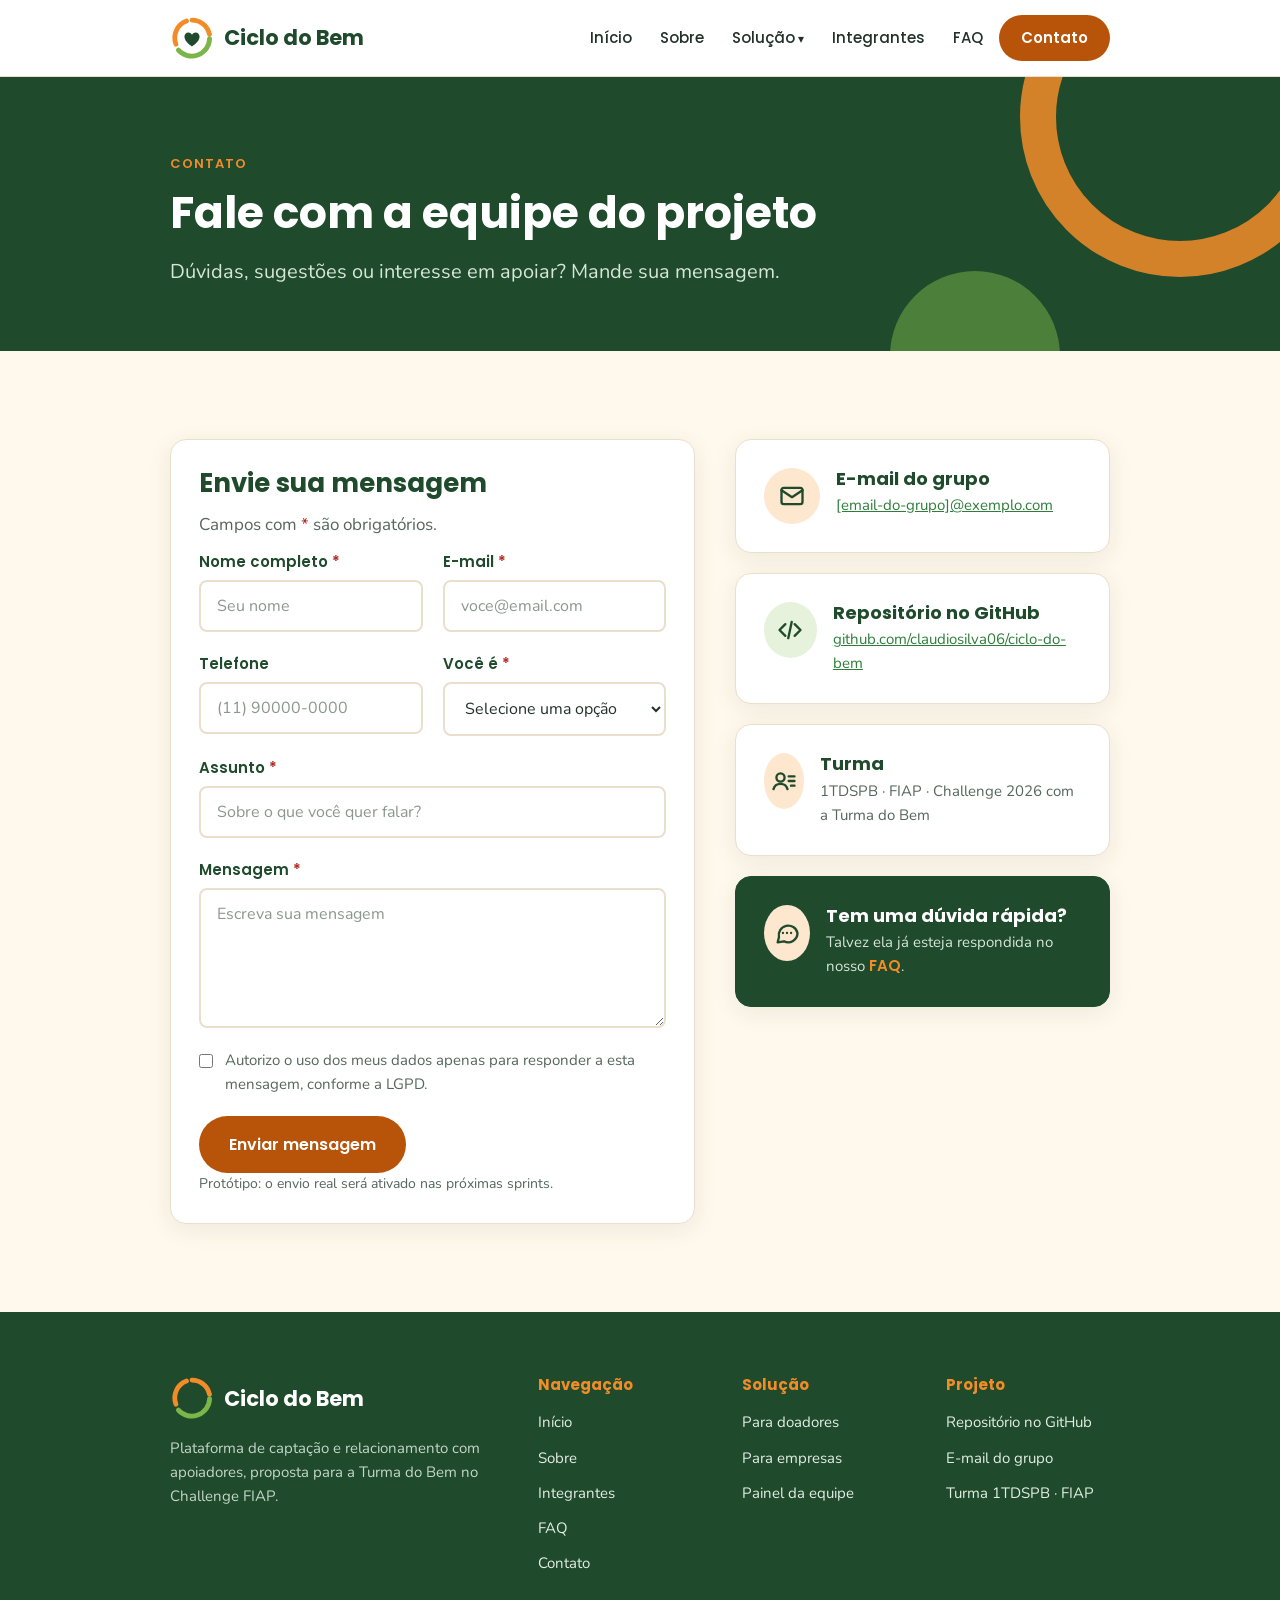
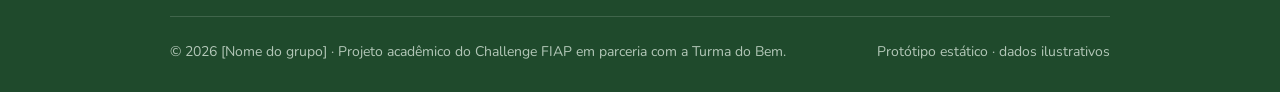
==== contato.html @ 9d16775b "Estrutura inicial do site Ciclo do Bem" ====
<!DOCTYPE html>
<html lang="pt-BR">
<head>
    <meta charset="UTF-8">
    <meta name="viewport" content="width=device-width, initial-scale=1.0">
    <meta name="description" content="Entre em contato com a equipe do Ciclo do Bem.">
    <title>Contato | Ciclo do Bem</title>
    <link rel="icon" href="assets/imagens/logo-ciclo-do-bem.svg" type="image/svg+xml">

    <!-- Fontes: Poppins (títulos) e Nunito (textos) -->
    <link rel="preconnect" href="https://fonts.googleapis.com">
    <link rel="preconnect" href="https://fonts.gstatic.com" crossorigin>
    <link href="https://fonts.googleapis.com/css2?family=Nunito:wght@400;600;700;800&family=Poppins:wght@500;600;700&display=swap" rel="stylesheet">

    <!-- Estilos do projeto: base > componentes > páginas -->
    <link rel="stylesheet" href="css/base.css">
    <link rel="stylesheet" href="css/componentes.css">
    <link rel="stylesheet" href="css/paginas.css">
</head>
<body>
    <!-- Atalho de acessibilidade para quem navega pelo teclado -->
    <a href="#conteudo" class="pular-conteudo">Pular para o conteúdo</a>

    <!-- ===== CABEÇALHO (igual em todas as páginas) ===== -->
    <header class="cabecalho">
        <div class="container cabecalho-conteudo">
            <a href="index.html" class="logo" aria-label="Ciclo do Bem — voltar para a página inicial">
                <img class="logo-imagem" src="assets/imagens/logo-ciclo-do-bem.svg" alt="" width="44" height="44">
                <span class="logo-texto">Ciclo do Bem</span>
            </a>

            <!-- Menu principal de navegação -->
            <nav aria-label="Menu principal">
                <ul class="menu-lista">
                    <li><a href="index.html" class="menu-link">Início</a></li>
                    <li><a href="sobre.html" class="menu-link">Sobre</a></li>
                    <li class="menu-item-submenu">
                        <a href="doador.html" class="menu-link menu-link-seta">Solução</a>
                        <ul class="submenu">
                            <li><a href="doador.html" class="submenu-link">Para doadores<span class="submenu-descricao">Nota Fiscal Paulista e portal</span></a></li>
                            <li><a href="empresas.html" class="submenu-link">Para empresas<span class="submenu-descricao">Funil, patrocínio e editais</span></a></li>
                            <li><a href="painel.html" class="submenu-link">Painel da equipe<span class="submenu-descricao">Indicadores e alertas</span></a></li>
                        </ul>
                    </li>
                    <li><a href="integrantes.html" class="menu-link">Integrantes</a></li>
                    <li><a href="faq.html" class="menu-link">FAQ</a></li>
                    <li><a href="contato.html" class="btn btn-primario btn-pequeno" aria-current="page">Contato</a></li>
                </ul>
            </nav>
        </div>
    </header>

    <!-- ===== CONTEÚDO PRINCIPAL ===== -->
    <main id="conteudo">
        <!-- ===== TOPO DA PÁGINA ===== -->
        <section class="topo-pagina" aria-labelledby="titulo-pagina">
            <div class="container">
                <div class="topo-pagina-conteudo">
                    <span class="etiqueta">Contato</span>
                    <h1 id="titulo-pagina">Fale com a equipe do projeto</h1>
                    <p class="texto-destaque">Dúvidas, sugestões ou interesse em apoiar? Mande sua mensagem.</p>
                </div>
            </div>
        </section>

        <!-- ===== FORMULÁRIO E INFORMAÇÕES ===== -->
        <div class="secao">
            <div class="container contato-layout">
                <!-- Formulário de contato (o envio real entra nas próximas sprints) -->
                <section class="card contato-formulario" aria-labelledby="titulo-formulario">
                    <h2 id="titulo-formulario">Envie sua mensagem</h2>
                    <p>Campos com <span class="campo-obrigatorio">*</span> são obrigatórios.</p>

                    <form class="formulario" action="#" method="post">
                        <div class="formulario-linha">
                            <div class="campo">
                                <label class="campo-rotulo" for="nome">Nome completo <span class="campo-obrigatorio">*</span></label>
                                <input class="campo-entrada" type="text" id="nome" name="nome" placeholder="Seu nome" autocomplete="name" required>
                            </div>
                            <div class="campo">
                                <label class="campo-rotulo" for="email">E-mail <span class="campo-obrigatorio">*</span></label>
                                <input class="campo-entrada" type="email" id="email" name="email" placeholder="voce@email.com" autocomplete="email" required>
                            </div>
                        </div>

                        <div class="formulario-linha">
                            <div class="campo">
                                <label class="campo-rotulo" for="telefone">Telefone</label>
                                <input class="campo-entrada" type="tel" id="telefone" name="telefone" placeholder="(11) 90000-0000" autocomplete="tel">
                            </div>
                            <div class="campo">
                                <label class="campo-rotulo" for="perfil">Você é <span class="campo-obrigatorio">*</span></label>
                                <select class="campo-entrada" id="perfil" name="perfil" required>
                                    <option value="" disabled selected>Selecione uma opção</option>
                                    <option value="doador">Doador ou quero doar</option>
                                    <option value="empresa">Empresa ou patrocinador</option>
                                    <option value="voluntario">Dentista voluntário</option>
                                    <option value="outro">Outro</option>
                                </select>
                            </div>
                        </div>

                        <div class="campo">
                            <label class="campo-rotulo" for="assunto">Assunto <span class="campo-obrigatorio">*</span></label>
                            <input class="campo-entrada" type="text" id="assunto" name="assunto" placeholder="Sobre o que você quer falar?" required>
                        </div>

                        <div class="campo">
                            <label class="campo-rotulo" for="mensagem">Mensagem <span class="campo-obrigatorio">*</span></label>
                            <textarea class="campo-entrada campo-area" id="mensagem" name="mensagem" placeholder="Escreva sua mensagem" required></textarea>
                        </div>

                        <label class="campo-checkbox" for="consentimento">
                            <input type="checkbox" id="consentimento" name="consentimento" required>
                            Autorizo o uso dos meus dados apenas para responder a esta mensagem, conforme a LGPD.
                        </label>

                        <div>
                            <button type="submit" class="btn btn-primario">Enviar mensagem</button>
                            <p class="campo-ajuda">Protótipo: o envio real será ativado nas próximas sprints.</p>
                        </div>
                    </form>
                </section>

                <!-- Outras formas de contato -->
                <aside class="contato-info" aria-label="Outras formas de contato">
                    <article class="card contato-item">
                        <span class="icone-circulo icone-circulo-laranja"><img src="assets/icones/icone-email.svg" alt=""></span>
                        <div>
                            <h2 class="contato-item-titulo">E-mail do grupo</h2>
                            <p><a href="mailto:[email-do-grupo]@exemplo.com">[email-do-grupo]@exemplo.com</a></p>
                        </div>
                    </article>
                    <article class="card contato-item">
                        <span class="icone-circulo"><img src="assets/icones/icone-codigo.svg" alt=""></span>
                        <div>
                            <h2 class="contato-item-titulo">Repositório no GitHub</h2>
                            <p><a href="https://github.com/claudiosilva06/ciclo-do-bem" target="_blank" rel="noopener noreferrer">github.com/claudiosilva06/ciclo-do-bem</a></p>
                        </div>
                    </article>
                    <article class="card contato-item">
                        <span class="icone-circulo icone-circulo-laranja"><img src="assets/icones/icone-cadastro.svg" alt=""></span>
                        <div>
                            <h2 class="contato-item-titulo">Turma</h2>
                            <p>1TDSPB · FIAP · Challenge 2026 com a Turma do Bem</p>
                        </div>
                    </article>
                    <article class="card card-escuro contato-item">
                        <span class="icone-circulo icone-circulo-laranja"><img src="assets/icones/icone-chat.svg" alt=""></span>
                        <div>
                            <h2 class="contato-item-titulo">Tem uma dúvida rápida?</h2>
                            <p>Talvez ela já esteja respondida no nosso <a href="faq.html" class="card-link">FAQ</a>.</p>
                        </div>
                    </article>
                </aside>
            </div>
        </div>
    </main>

    <!-- ===== RODAPÉ (igual em todas as páginas) ===== -->
    <footer class="rodape">
        <div class="container">
            <div class="rodape-grade">
                <div>
                    <a href="index.html" class="logo" aria-label="Ciclo do Bem — página inicial">
                        <img class="logo-imagem" src="assets/imagens/logo-ciclo-do-bem.svg" alt="" width="44" height="44">
                        <span class="logo-texto">Ciclo do Bem</span>
                    </a>
                    <p class="rodape-descricao">Plataforma de captação e relacionamento com apoiadores, proposta para a Turma do Bem no Challenge FIAP.</p>
                </div>

                <nav aria-label="Páginas do site">
                    <h2 class="rodape-titulo">Navegação</h2>
                    <ul class="rodape-lista">
                        <li><a href="index.html" class="rodape-link">Início</a></li>
                        <li><a href="sobre.html" class="rodape-link">Sobre</a></li>
                        <li><a href="integrantes.html" class="rodape-link">Integrantes</a></li>
                        <li><a href="faq.html" class="rodape-link">FAQ</a></li>
                        <li><a href="contato.html" class="rodape-link">Contato</a></li>
                    </ul>
                </nav>

                <nav aria-label="Páginas da solução">
                    <h2 class="rodape-titulo">Solução</h2>
                    <ul class="rodape-lista">
                        <li><a href="doador.html" class="rodape-link">Para doadores</a></li>
                        <li><a href="empresas.html" class="rodape-link">Para empresas</a></li>
                        <li><a href="painel.html" class="rodape-link">Painel da equipe</a></li>
                    </ul>
                </nav>

                <div>
                    <h2 class="rodape-titulo">Projeto</h2>
                    <ul class="rodape-lista">
                        <li><a href="https://github.com/claudiosilva06/ciclo-do-bem" class="rodape-link" target="_blank" rel="noopener noreferrer">Repositório no GitHub</a></li>
                        <li><a href="mailto:[email-do-grupo]@exemplo.com" class="rodape-link">E-mail do grupo</a></li>
                        <li><span class="rodape-link">Turma 1TDSPB · FIAP</span></li>
                    </ul>
                </div>
            </div>

            <div class="rodape-base">
                <p>© 2026 [Nome do grupo] · Projeto acadêmico do Challenge FIAP em parceria com a Turma do Bem.</p>
                <p>Protótipo estático · dados ilustrativos</p>
            </div>
        </div>
    </footer>
</body>
</html>
---- css/base.css ----
/* =========================================================
   CICLO DO BEM — base.css
   Fundação visual usada em TODAS as páginas:
   1. Variáveis (paleta, fontes, medidas)
   2. Reset e tipografia
   3. Layout (container, seções, grades)
   4. Acessibilidade
   5. Botões
   6. Cabeçalho e menu principal
   7. Topo das páginas internas
   8. Rodapé
   9. Media queries (desktop)
   ========================================================= */


/* ---------- 1. Variáveis ---------- */
:root {
    /* Paleta inspirada na identidade da Turma do Bem: laranja e verde */
    --cor-laranja: #f28c28;
    --cor-laranja-escuro: #b8540a;   /* versão com contraste para texto e botões */
    --cor-laranja-claro: #fde7cf;
    --cor-verde: #7ab648;
    --cor-verde-medio: #2e7d3a;
    --cor-verde-escuro: #1f4a2c;
    --cor-verde-claro: #e6f2dc;
    --cor-creme: #fff8ec;
    --cor-branco: #ffffff;
    --cor-texto: #23312a;
    --cor-texto-suave: #55665b;
    --cor-borda: #eadfcd;
    --cor-alerta: #b3261e;
    --cor-alerta-claro: #fbe3e1;

    /* Tipografia */
    --fonte-titulo: "Poppins", "Segoe UI", Arial, sans-serif;
    --fonte-texto: "Nunito", "Segoe UI", Arial, sans-serif;

    /* Medidas */
    --raio-pequeno: 8px;
    --raio: 16px;
    --raio-grande: 28px;
    --sombra: 0 6px 24px rgba(31, 74, 44, 0.08);
    --sombra-forte: 0 14px 36px rgba(31, 74, 44, 0.16);
    --espaco-secao: 88px;
}


/* ---------- 2. Reset e tipografia ---------- */
*,
*::before,
*::after {
    box-sizing: border-box;
    margin: 0;
    padding: 0;
}

html {
    scroll-behavior: smooth;
}

body {
    font-family: var(--fonte-texto);
    font-size: 17px;
    line-height: 1.6;
    color: var(--cor-texto);
    background-color: var(--cor-creme);
}

img {
    display: block;
    max-width: 100%;
}

a {
    color: var(--cor-verde-medio);
}

h1,
h2,
h3,
h4 {
    font-family: var(--fonte-titulo);
    color: var(--cor-verde-escuro);
    line-height: 1.2;
}

h1 {
    font-size: 44px;
    font-weight: 700;
}

h2 {
    font-size: 34px;
    font-weight: 700;
}

h3 {
    font-size: 20px;
    font-weight: 600;
}

h4 {
    font-size: 17px;
    font-weight: 600;
}

p {
    color: var(--cor-texto-suave);
}

strong {
    color: var(--cor-texto);
}

/* Texto de abertura, maior que o corpo */
.texto-destaque {
    font-size: 20px;
    line-height: 1.55;
}

/* Linha de fonte dos dados, abaixo de números e gráficos */
.texto-fonte {
    margin-top: 20px;
    font-size: 14px;
}

/* Rótulo pequeno acima dos títulos de seção */
.etiqueta {
    display: inline-block;
    margin-bottom: 12px;
    font-family: var(--fonte-titulo);
    font-size: 13px;
    font-weight: 600;
    letter-spacing: 0.08em;
    text-transform: uppercase;
    color: var(--cor-laranja-escuro);
}

/* Lista com marcadores para textos corridos */
.lista-marcada {
    list-style: none;
    display: flex;
    flex-direction: column;
    gap: 10px;
}

.lista-marcada li {
    position: relative;
    padding-left: 28px;
    color: var(--cor-texto-suave);
}

.lista-marcada li::before {
    content: "";
    position: absolute;
    top: 10px;
    left: 4px;
    width: 10px;
    height: 10px;
    border-radius: 50%;
    background-color: var(--cor-laranja);
}


/* ---------- 3. Layout ---------- */
.container {
    width: 92%;
    max-width: 940px;
    margin: 0 auto;
}

.secao {
    padding: var(--espaco-secao) 0;
}

.secao-branca {
    background-color: var(--cor-branco);
}

.secao-verde {
    background-color: var(--cor-verde-claro);
}

.secao-cabecalho {
    max-width: 720px;
    margin-bottom: 48px;
}

.secao-cabecalho h2 {
    margin-bottom: 14px;
}

.secao-cabecalho-centro {
    margin-right: auto;
    margin-left: auto;
    text-align: center;
}

/* Grades reutilizáveis */
.grade {
    display: grid;
    gap: 24px;
}

.grade-2 {
    grid-template-columns: repeat(2, 1fr);
}

.grade-3 {
    grid-template-columns: repeat(3, 1fr);
}

.grade-4 {
    grid-template-columns: repeat(4, 1fr);
}

/* Espaçamento entre título, parágrafos e listas dentro dos blocos de texto */
.duas-colunas h2 {
    margin-bottom: 18px;
}

.duas-colunas p + p,
.duas-colunas p + .lista-marcada,
.duas-colunas .lista-marcada + p {
    margin-top: 14px;
}

/* Duas colunas com texto e imagem/protótipo */
.duas-colunas {
    display: grid;
    grid-template-columns: 1fr 1fr;
    gap: 56px;
    align-items: center;
}

.duas-colunas-largura-texto {
    grid-template-columns: 5fr 7fr;
}


/* ---------- 4. Acessibilidade ---------- */
/* Link escondido que aparece ao navegar pelo teclado */
.pular-conteudo {
    position: absolute;
    top: -60px;
    left: 16px;
    z-index: 100;
    padding: 10px 18px;
    border-radius: var(--raio-pequeno);
    background-color: var(--cor-verde-escuro);
    color: var(--cor-branco);
    font-weight: 700;
    text-decoration: none;
}

.pular-conteudo:focus {
    top: 12px;
}

/* Contorno visível de foco para teclado */
a:focus-visible,
button:focus-visible,
input:focus-visible,
select:focus-visible,
textarea:focus-visible,
summary:focus-visible {
    outline: 3px solid var(--cor-laranja);
    outline-offset: 3px;
}


/* ---------- 5. Botões ---------- */
.btn {
    display: inline-flex;
    align-items: center;
    justify-content: center;
    gap: 8px;
    padding: 14px 28px;
    border: 2px solid transparent;
    border-radius: 999px;
    font-family: var(--fonte-titulo);
    font-size: 16px;
    font-weight: 600;
    text-decoration: none;
    cursor: pointer;
    transition: background-color 0.2s, transform 0.2s, box-shadow 0.2s;
}

.btn:hover {
    transform: translateY(-2px);
    box-shadow: var(--sombra);
}

.btn-primario {
    background-color: var(--cor-laranja-escuro);
    color: var(--cor-branco);
}

.btn-primario:hover {
    background-color: #9a4507;
}

.btn-secundario {
    background-color: var(--cor-verde-escuro);
    color: var(--cor-branco);
}

.btn-secundario:hover {
    background-color: #163a22;
}

.btn-contorno {
    border-color: var(--cor-verde-escuro);
    background-color: transparent;
    color: var(--cor-verde-escuro);
}

.btn-contorno:hover {
    background-color: var(--cor-verde-claro);
}

.btn-pequeno {
    padding: 9px 20px;
    font-size: 15px;
}

.grupo-botoes {
    display: flex;
    flex-wrap: wrap;
    gap: 14px;
}


/* ---------- 6. Cabeçalho e menu principal ---------- */
.cabecalho {
    position: sticky;
    top: 0;
    z-index: 50;
    border-bottom: 1px solid var(--cor-borda);
    background-color: var(--cor-branco);
}

.cabecalho-conteudo {
    display: flex;
    align-items: center;
    justify-content: space-between;
    min-height: 76px;
}

.logo {
    display: flex;
    align-items: center;
    gap: 10px;
    text-decoration: none;
}

.logo-imagem {
    width: 44px;
    height: 44px;
}

.logo-texto {
    font-family: var(--fonte-titulo);
    font-size: 21px;
    font-weight: 700;
    color: var(--cor-verde-escuro);
}

.menu-lista {
    display: flex;
    align-items: center;
    gap: 4px;
    list-style: none;
}

.menu-link {
    display: block;
    padding: 10px 14px;
    border-radius: var(--raio-pequeno);
    font-family: var(--fonte-titulo);
    font-size: 15px;
    font-weight: 500;
    color: var(--cor-texto);
    text-decoration: none;
    transition: background-color 0.2s, color 0.2s;
}

.menu-link:hover {
    background-color: var(--cor-verde-claro);
    color: var(--cor-verde-escuro);
}

/* Página atual destacada no menu */
.menu-link-ativo {
    color: var(--cor-laranja-escuro);
    font-weight: 600;
}

/* Submenu "Solução" (abre ao passar o mouse ou focar pelo teclado, sem JavaScript) */
.menu-item-submenu {
    position: relative;
}

.menu-link-seta::after {
    content: " ▾";
    font-size: 12px;
}

.submenu {
    position: absolute;
    top: 100%;
    left: 0;
    min-width: 230px;
    padding: 8px;
    border: 1px solid var(--cor-borda);
    border-radius: var(--raio);
    background-color: var(--cor-branco);
    box-shadow: var(--sombra-forte);
    list-style: none;
    opacity: 0;
    visibility: hidden;
    transform: translateY(8px);
    transition: opacity 0.2s, transform 0.2s, visibility 0.2s;
}

.menu-item-submenu:hover .submenu,
.menu-item-submenu:focus-within .submenu {
    opacity: 1;
    visibility: visible;
    transform: translateY(0);
}

.submenu-link {
    display: flex;
    flex-direction: column;
    padding: 10px 14px;
    border-radius: var(--raio-pequeno);
    font-weight: 700;
    color: var(--cor-verde-escuro);
    text-decoration: none;
}

.submenu-link:hover {
    background-color: var(--cor-creme);
}

.submenu-descricao {
    font-size: 13px;
    font-weight: 400;
    color: var(--cor-texto-suave);
}


/* ---------- 7. Topo das páginas internas ---------- */
.topo-pagina {
    position: relative;
    overflow: hidden;
    padding: 72px 0 64px;
    background-color: var(--cor-verde-escuro);
}

/* Círculos decorativos laranja e verde */
.topo-pagina::before,
.topo-pagina::after {
    content: "";
    position: absolute;
    border-radius: 50%;
}

.topo-pagina::before {
    top: -120px;
    right: -60px;
    width: 320px;
    height: 320px;
    border: 36px solid var(--cor-laranja);
    opacity: 0.85;
}

.topo-pagina::after {
    right: 220px;
    bottom: -90px;
    width: 170px;
    height: 170px;
    background-color: var(--cor-verde);
    opacity: 0.5;
}

.topo-pagina-conteudo {
    position: relative;
    z-index: 1;
    max-width: 680px;
}

.topo-pagina .etiqueta {
    color: var(--cor-laranja);
}

.topo-pagina h1 {
    margin-bottom: 16px;
    color: var(--cor-branco);
}

.topo-pagina p {
    color: #d6e6d9;
}


/* ---------- 8. Rodapé ---------- */
.rodape {
    padding: 64px 0 28px;
    background-color: var(--cor-verde-escuro);
    color: #d6e6d9;
}

.rodape-grade {
    display: grid;
    grid-template-columns: 2fr 1fr 1fr 1fr;
    gap: 40px;
    padding-bottom: 40px;
    border-bottom: 1px solid rgba(255, 255, 255, 0.15);
}

.rodape .logo-texto {
    color: var(--cor-branco);
}

.rodape-descricao {
    max-width: 320px;
    margin-top: 16px;
    font-size: 15px;
    color: #c4d6c8;
}

.rodape-titulo {
    margin-bottom: 14px;
    font-size: 15px;
    color: var(--cor-laranja);
}

.rodape-lista {
    display: flex;
    flex-direction: column;
    gap: 8px;
    list-style: none;
}

.rodape-link {
    font-size: 15px;
    color: #e3eee5;
    text-decoration: none;
}

.rodape-link:hover {
    color: var(--cor-laranja);
    text-decoration: underline;
}

.rodape-base {
    display: flex;
    justify-content: space-between;
    gap: 24px;
    padding-top: 24px;
    font-size: 14px;
}

.rodape-base p {
    color: #b3c7b8;
}


/* ---------- 9. Media queries (somente desktop nesta sprint) ---------- */

/* Large devices — laptops e desktops (992px ou mais) */
@media (min-width: 992px) {
    .container {
        max-width: 940px;
    }

    .menu-link {
        padding: 10px 12px;
    }
}

/* Extra-large devices — telas grandes (1300px ou mais) */
@media (min-width: 1300px) {
    :root {
        --espaco-secao: 104px;
    }

    body {
        font-size: 18px;
    }

    .container {
        max-width: 1200px;
    }

    h1 {
        font-size: 52px;
    }

    h2 {
        font-size: 38px;
    }

    .menu-link {
        padding: 10px 16px;
        font-size: 16px;
    }

    .topo-pagina {
        padding: 96px 0 84px;
    }
}
---- css/componentes.css ----
/* =========================================================
   CICLO DO BEM — componentes.css
   Peças reutilizáveis em várias páginas:
   1. Cards
   2. Ícones em círculo
   3. Selos (badges)
   4. Passo a passo numerado
   5. Tabelas
   6. Formulários
   7. FAQ (perguntas com details/summary)
   8. Linha do tempo (roadmap)
   9. Janela de protótipo
   10. Barras de progresso e larguras
   11. Indicadores (KPIs)
   12. Chat do chatbot
   13. Faixa de chamada e aviso
   14. Media queries
   ========================================================= */


/* ---------- 1. Cards ---------- */
.card {
    display: flex;
    flex-direction: column;
    gap: 12px;
    padding: 32px;
    border: 1px solid var(--cor-borda);
    border-radius: var(--raio);
    background-color: var(--cor-branco);
    box-shadow: var(--sombra);
    transition: transform 0.2s, box-shadow 0.2s;
}

.card-interativo:hover {
    transform: translateY(-4px);
    box-shadow: var(--sombra-forte);
}

/* Card escuro para destacar o item principal de um grupo */
.card-escuro {
    border-color: var(--cor-verde-escuro);
    background-color: var(--cor-verde-escuro);
}

.card-escuro h3 {
    color: var(--cor-branco);
}

.card-escuro .selo-laranja {
    color: #8a3d05;
}

.card-escuro .etiqueta {
    color: var(--cor-laranja);
}

.card-escuro p,
.card-escuro li {
    color: #d6e6d9;
}

.card-laranja {
    border-color: var(--cor-laranja-claro);
    background-color: var(--cor-laranja-claro);
}

.card-link {
    margin-top: auto;
    font-family: var(--fonte-titulo);
    font-weight: 600;
    color: var(--cor-laranja-escuro);
    text-decoration: none;
}

.card-link:hover {
    text-decoration: underline;
}

.card-escuro .card-link {
    color: var(--cor-laranja);
}


/* ---------- 2. Ícones em círculo ---------- */
.icone-circulo {
    display: flex;
    align-items: center;
    justify-content: center;
    width: 56px;
    height: 56px;
    border-radius: 50%;
    background-color: var(--cor-verde-claro);
}

.icone-circulo img {
    width: 28px;
    height: 28px;
}

.icone-circulo-laranja {
    background-color: var(--cor-laranja-claro);
}

.icone-circulo-pequeno {
    width: 40px;
    height: 40px;
}

.icone-circulo-pequeno img {
    width: 20px;
    height: 20px;
}

.icone-inline {
    width: 18px;
    height: 18px;
}


/* ---------- 3. Selos (badges) ---------- */
.selo {
    display: inline-block;
    padding: 4px 12px;
    border-radius: 999px;
    font-family: var(--fonte-titulo);
    font-size: 12px;
    font-weight: 600;
    letter-spacing: 0.02em;
    background-color: var(--cor-verde-claro);
    color: var(--cor-verde-escuro);
}

.selo-laranja {
    background-color: var(--cor-laranja-claro);
    color: #8a3d05;
}

.selo-alerta {
    background-color: var(--cor-alerta-claro);
    color: var(--cor-alerta);
}

.selo-escuro {
    background-color: var(--cor-verde-escuro);
    color: var(--cor-branco);
}


/* ---------- 4. Passo a passo numerado ---------- */
.passos {
    display: grid;
    grid-template-columns: repeat(4, 1fr);
    gap: 20px;
    list-style: none;
    counter-reset: passo;
}

.passo {
    position: relative;
    padding: 28px 24px 24px;
    border: 1px solid var(--cor-borda);
    border-radius: var(--raio);
    background-color: var(--cor-branco);
    counter-increment: passo;
}

/* Número automático de cada passo */
.passo::before {
    content: counter(passo);
    display: flex;
    align-items: center;
    justify-content: center;
    width: 40px;
    height: 40px;
    margin-bottom: 16px;
    border-radius: 50%;
    background-color: var(--cor-laranja);
    font-family: var(--fonte-titulo);
    font-weight: 700;
    color: var(--cor-verde-escuro);
}

.passo h3 {
    margin-bottom: 8px;
}

.passo-destaque {
    border-color: var(--cor-verde-escuro);
    background-color: var(--cor-verde-escuro);
}

.passo-destaque h3 {
    color: var(--cor-branco);
}

.passo-destaque p {
    color: #d6e6d9;
}


/* ---------- 5. Tabelas ---------- */
.tabela-envoltorio {
    overflow: hidden;
    border: 1px solid var(--cor-borda);
    border-radius: var(--raio);
    background-color: var(--cor-branco);
}

.tabela {
    width: 100%;
    border-collapse: collapse;
    font-size: 16px;
}

.tabela caption {
    padding: 16px 20px;
    font-family: var(--fonte-titulo);
    font-weight: 600;
    text-align: left;
    color: var(--cor-verde-escuro);
}

.tabela th {
    padding: 14px 20px;
    background-color: var(--cor-verde-escuro);
    font-family: var(--fonte-titulo);
    font-size: 14px;
    font-weight: 600;
    text-align: left;
    color: var(--cor-branco);
}

.tabela td {
    padding: 14px 20px;
    border-top: 1px solid var(--cor-borda);
    color: var(--cor-texto-suave);
    vertical-align: top;
}

.tabela tbody tr:nth-child(even) {
    background-color: #fffcf6;
}

.tabela-coluna-forte {
    font-weight: 700;
    color: var(--cor-texto);
}


/* ---------- 6. Formulários ---------- */
.formulario {
    display: flex;
    flex-direction: column;
    gap: 20px;
}

.formulario-linha {
    display: grid;
    grid-template-columns: 1fr 1fr;
    gap: 20px;
}

.campo {
    display: flex;
    flex-direction: column;
    gap: 6px;
}

.campo-rotulo {
    font-family: var(--fonte-titulo);
    font-size: 15px;
    font-weight: 600;
    color: var(--cor-verde-escuro);
}

.campo-obrigatorio {
    color: var(--cor-alerta);
}

.campo-entrada {
    width: 100%;
    padding: 13px 16px;
    border: 2px solid var(--cor-borda);
    border-radius: var(--raio-pequeno);
    background-color: var(--cor-branco);
    font-family: var(--fonte-texto);
    font-size: 16px;
    color: var(--cor-texto);
    transition: border-color 0.2s;
}

.campo-entrada::placeholder {
    color: #8a978e;
}

.campo-entrada:focus {
    border-color: var(--cor-verde-medio);
    outline: none;
}

.campo-area {
    min-height: 140px;
    resize: vertical;
}

.campo-ajuda {
    font-size: 14px;
    color: var(--cor-texto-suave);
}

.campo-checkbox {
    display: flex;
    align-items: flex-start;
    gap: 12px;
    font-size: 15px;
    color: var(--cor-texto-suave);
}

.campo-checkbox input {
    width: 20px;
    height: 20px;
    margin-top: 3px;
    accent-color: var(--cor-verde-medio);
}

/* Área de envio de arquivo (print da Nota Fiscal Paulista) */
.campo-arquivo {
    padding: 28px;
    border: 2px dashed var(--cor-verde);
    border-radius: var(--raio);
    background-color: var(--cor-verde-claro);
    text-align: center;
}


/* ---------- 7. FAQ ---------- */
.faq-grupo {
    margin-bottom: 48px;
}

.faq-grupo h2 {
    margin-bottom: 20px;
    font-size: 26px;
}

.faq-item {
    margin-bottom: 12px;
    border: 1px solid var(--cor-borda);
    border-radius: var(--raio);
    background-color: var(--cor-branco);
}

.faq-pergunta {
    display: flex;
    align-items: center;
    justify-content: space-between;
    gap: 16px;
    padding: 20px 24px;
    font-family: var(--fonte-titulo);
    font-size: 17px;
    font-weight: 600;
    color: var(--cor-verde-escuro);
    list-style: none;
    cursor: pointer;
}

/* Remove o marcador padrão do summary */
.faq-pergunta::-webkit-details-marker {
    display: none;
}

/* Sinal de + / − feito em CSS */
.faq-pergunta::after {
    content: "+";
    flex-shrink: 0;
    display: flex;
    align-items: center;
    justify-content: center;
    width: 32px;
    height: 32px;
    border-radius: 50%;
    background-color: var(--cor-laranja-claro);
    font-size: 20px;
    color: var(--cor-laranja-escuro);
}

.faq-item[open] .faq-pergunta::after {
    content: "−";
}

.faq-item[open] {
    border-color: var(--cor-verde);
}

.faq-resposta {
    padding: 0 24px 22px;
}


/* ---------- 8. Linha do tempo (roadmap) ---------- */
.linha-tempo {
    display: grid;
    grid-template-columns: repeat(4, 1fr);
    gap: 20px;
    list-style: none;
}

.linha-tempo-item {
    position: relative;
    padding-top: 36px;
}

/* Linha horizontal que liga as etapas */
.linha-tempo-item::before {
    content: "";
    position: absolute;
    top: 9px;
    left: 0;
    width: calc(100% + 20px);
    height: 4px;
    background-color: var(--cor-borda);
}

.linha-tempo-item:last-child::before {
    width: 100%;
}

/* Ponto de cada etapa */
.linha-tempo-item::after {
    content: "";
    position: absolute;
    top: 0;
    left: 0;
    width: 22px;
    height: 22px;
    border: 4px solid var(--cor-branco);
    border-radius: 50%;
    background-color: var(--cor-borda);
    box-shadow: 0 0 0 2px var(--cor-borda);
}

.linha-tempo-atual::after {
    background-color: var(--cor-laranja);
    box-shadow: 0 0 0 2px var(--cor-laranja);
}

.linha-tempo-atual::before {
    background-color: var(--cor-laranja);
}

.linha-tempo-data {
    display: block;
    margin-bottom: 6px;
    font-family: var(--fonte-titulo);
    font-size: 14px;
    font-weight: 600;
    color: var(--cor-laranja-escuro);
}

.linha-tempo-item h3 {
    margin-bottom: 8px;
}


/* ---------- 9. Janela de protótipo ---------- */
/* Moldura de navegador para mostrar telas do sistema */
.janela {
    overflow: hidden;
    border: 1px solid var(--cor-borda);
    border-radius: var(--raio);
    background-color: var(--cor-branco);
    box-shadow: var(--sombra-forte);
}

.janela-barra {
    display: flex;
    align-items: center;
    gap: 8px;
    padding: 12px 16px;
    border-bottom: 1px solid var(--cor-borda);
    background-color: #f6efe2;
}

.janela-ponto {
    width: 12px;
    height: 12px;
    border-radius: 50%;
    background-color: var(--cor-borda);
}

.janela-ponto-laranja {
    background-color: var(--cor-laranja);
}

.janela-ponto-verde {
    background-color: var(--cor-verde);
}

.janela-endereco {
    flex: 1;
    margin-left: 12px;
    padding: 4px 14px;
    border-radius: 999px;
    background-color: var(--cor-branco);
    font-size: 13px;
    color: var(--cor-texto-suave);
}

.janela-conteudo {
    padding: 28px;
}


/* ---------- 10. Barras de progresso e larguras ---------- */
.barra {
    overflow: hidden;
    height: 14px;
    border-radius: 999px;
    background-color: var(--cor-borda);
}

.barra-preenchimento {
    height: 100%;
    border-radius: 999px;
    background-color: var(--cor-laranja);
}

.barra-preenchimento-verde {
    background-color: var(--cor-verde-medio);
}

/* Larguras usadas pelas barras (evita estilo inline no HTML) */
.largura-25 { width: 25%; }
.largura-40 { width: 40%; }
.largura-55 { width: 55%; }
.largura-70 { width: 70%; }
.largura-75 { width: 75%; }
.largura-85 { width: 85%; }


/* ---------- 11. Indicadores (KPIs) ---------- */
.indicador {
    display: flex;
    flex-direction: column;
    gap: 6px;
    padding: 24px;
    border: 1px solid var(--cor-borda);
    border-radius: var(--raio);
    background-color: var(--cor-branco);
}

.indicador-rotulo {
    font-size: 14px;
    font-weight: 700;
    color: var(--cor-texto-suave);
}

.indicador-valor {
    font-family: var(--fonte-titulo);
    font-size: 34px;
    font-weight: 700;
    line-height: 1.1;
    color: var(--cor-verde-escuro);
}

.indicador-variacao {
    font-size: 14px;
    font-weight: 700;
    color: var(--cor-verde-medio);
}

.indicador-variacao-negativa {
    color: var(--cor-alerta);
}


/* ---------- 12. Chat do chatbot ---------- */
.chat {
    display: flex;
    flex-direction: column;
    gap: 12px;
}

.balao {
    max-width: 82%;
    padding: 12px 16px;
    border-radius: 18px;
    font-size: 15px;
    line-height: 1.5;
}

.balao-bot {
    align-self: flex-start;
    border-bottom-left-radius: 4px;
    background-color: var(--cor-verde-claro);
    color: var(--cor-texto);
}

.balao-usuario {
    align-self: flex-end;
    border-bottom-right-radius: 4px;
    background-color: var(--cor-verde-escuro);
    color: var(--cor-branco);
}

.chat-opcoes {
    display: flex;
    flex-wrap: wrap;
    gap: 8px;
    list-style: none;
}

.chat-opcao {
    padding: 6px 14px;
    border: 1px solid var(--cor-verde-medio);
    border-radius: 999px;
    font-size: 14px;
    font-weight: 700;
    color: var(--cor-verde-medio);
}


/* ---------- 13. Faixa de chamada e aviso ---------- */
.faixa-chamada {
    display: flex;
    align-items: center;
    justify-content: space-between;
    gap: 32px;
    padding: 48px 56px;
    border-radius: var(--raio-grande);
    background-color: var(--cor-laranja);
}

.faixa-chamada h2 {
    margin-bottom: 8px;
    font-size: 30px;
}

.faixa-chamada p {
    color: var(--cor-verde-escuro);
}

/* Aviso de dados ilustrativos */
.aviso {
    display: flex;
    align-items: center;
    gap: 12px;
    margin-top: 24px;
    padding: 14px 18px;
    border-left: 4px solid var(--cor-laranja);
    border-radius: var(--raio-pequeno);
    background-color: var(--cor-laranja-claro);
    font-size: 15px;
    color: #6b3404;
}


/* ---------- 14. Media queries (desktop) ---------- */

/* Large devices (992px ou mais) */
@media (min-width: 992px) {
    .card {
        padding: 28px;
    }

    .passo {
        padding: 24px 20px 20px;
    }
}

/* Extra-large devices (1300px ou mais) */
@media (min-width: 1300px) {
    .card {
        padding: 36px;
    }

    .passos,
    .linha-tempo {
        gap: 28px;
    }

    .indicador-valor {
        font-size: 40px;
    }

    .janela-conteudo {
        padding: 36px;
    }
}
---- css/paginas.css ----
/* =========================================================
   CICLO DO BEM — paginas.css
   Estilos específicos de cada página:
   1. Início (index.html)
   2. Sobre (sobre.html)
   3. Integrantes (integrantes.html)
   4. FAQ (faq.html)
   5. Contato (contato.html)
   6. Solução — Para doadores (doador.html)
   7. Solução — Para empresas (empresas.html)
   8. Solução — Painel da equipe (painel.html)
   9. Media queries
   ========================================================= */


/* ---------- 1. Início ---------- */
.hero {
    padding: 72px 0 88px;
}

.hero h1 {
    margin-bottom: 20px;
}

.hero-destaque {
    color: var(--cor-laranja-escuro);
}

.hero .texto-destaque {
    margin-bottom: 32px;
}

/* Números rápidos abaixo dos botões */
.hero-numeros {
    display: flex;
    gap: 36px;
    margin-top: 40px;
    padding-top: 28px;
    border-top: 1px solid var(--cor-borda);
    list-style: none;
}

.hero-numero-valor {
    display: block;
    font-family: var(--fonte-titulo);
    font-size: 30px;
    font-weight: 700;
    color: var(--cor-verde-escuro);
}

.hero-numero-rotulo {
    font-size: 14px;
    color: var(--cor-texto-suave);
}

.hero-ilustracao {
    justify-self: center;
    width: 100%;
    max-width: 500px;
}

/* Bloco do problema com o número grande */
.problema-grade {
    display: grid;
    grid-template-columns: 5fr 7fr;
    gap: 32px;
    align-items: stretch;
}

.problema-numero {
    justify-content: center;
    padding: 44px;
}

.numero-gigante {
    font-family: var(--fonte-titulo);
    font-size: 112px;
    font-weight: 700;
    line-height: 1;
    color: var(--cor-laranja);
}

.card-escuro .numero-gigante {
    color: var(--cor-laranja);
}

.problema-numero .texto-destaque {
    color: var(--cor-branco);
}

.card-cabecalho {
    display: flex;
    align-items: center;
    gap: 14px;
}

.modulo h3 {
    font-size: 18px;
}

.modulo p {
    font-size: 15px;
}


/* ---------- 2. Sobre ---------- */
.programas {
    display: flex;
    flex-direction: column;
    gap: 20px;
}

.ods-lista {
    display: flex;
    flex-wrap: wrap;
    gap: 10px;
    margin-top: 20px;
    list-style: none;
}

.tecnologia-card h3 {
    font-size: 19px;
}

.tecnologia-sprint {
    margin-top: auto;
}


/* ---------- 3. Integrantes ---------- */
.integrantes-grade {
    display: flex;
    flex-wrap: wrap;
    justify-content: center;
    gap: 28px;
}

.cartao-integrante {
    align-items: center;
    width: calc((100% - 28px) / 2);
    text-align: center;
}

.integrante-foto {
    width: 132px;
    height: 132px;
    margin-bottom: 8px;
    border: 5px solid var(--cor-laranja-claro);
    border-radius: 50%;
    object-fit: cover;
}

.integrante-papel {
    font-weight: 700;
    color: var(--cor-laranja-escuro);
}

/* Lista de dados (RM e turma) */
.integrante-dados {
    display: flex;
    justify-content: center;
    gap: 24px;
    padding: 12px 0;
    border-top: 1px solid var(--cor-borda);
    border-bottom: 1px solid var(--cor-borda);
    width: 100%;
}

.integrante-dados dt {
    font-size: 12px;
    font-weight: 700;
    text-transform: uppercase;
    letter-spacing: 0.06em;
    color: var(--cor-texto-suave);
}

.integrante-dados dd {
    font-family: var(--fonte-titulo);
    font-weight: 600;
    color: var(--cor-verde-escuro);
}

.integrante-links {
    display: flex;
    gap: 10px;
    margin-top: 6px;
    list-style: none;
}


/* ---------- 4. FAQ ---------- */
.faq-layout {
    display: grid;
    grid-template-columns: 2fr 1fr;
    gap: 48px;
    align-items: start;
}

.faq-lateral {
    position: sticky;
    top: 108px;
}


/* ---------- 5. Contato ---------- */
.contato-layout {
    display: grid;
    grid-template-columns: 7fr 5fr;
    gap: 40px;
    align-items: start;
}

.contato-formulario h2 {
    font-size: 26px;
}

.contato-info {
    display: flex;
    flex-direction: column;
    gap: 20px;
}

.contato-item {
    flex-direction: row;
    align-items: flex-start;
    gap: 16px;
}

.contato-item-titulo {
    margin-bottom: 4px;
    font-size: 18px;
}

.card-escuro .contato-item-titulo {
    color: var(--cor-branco);
}

.contato-item p {
    font-size: 15px;
}


/* ---------- 6. Solução — Para doadores ---------- */
.prototipo-grade {
    display: grid;
    grid-template-columns: 1fr 1fr;
    gap: 32px;
    align-items: start;
}

.prototipo-legenda {
    margin-top: 14px;
    font-size: 15px;
    text-align: center;
}

.janela-titulo {
    margin-bottom: 6px;
    font-size: 22px;
}

.janela-subtitulo {
    margin-bottom: 22px;
    font-size: 15px;
}

/* Resultado da validação do print */
.validacao-status {
    display: flex;
    align-items: center;
    gap: 14px;
    margin-bottom: 20px;
}

.validacao-lista {
    display: flex;
    flex-direction: column;
    gap: 12px;
    margin-bottom: 24px;
    list-style: none;
}

.validacao-item {
    display: flex;
    align-items: center;
    justify-content: space-between;
    padding: 12px 16px;
    border-radius: var(--raio-pequeno);
    background-color: var(--cor-creme);
    font-size: 15px;
}

.convite {
    padding: 22px;
    border-radius: var(--raio);
    background-color: var(--cor-laranja-claro);
}

.convite p {
    margin-bottom: 14px;
    color: #5a2c04;
}

/* Portal do doador */
.portal-saudacao {
    display: flex;
    align-items: center;
    justify-content: space-between;
    margin-bottom: 24px;
}

.portal-saudacao h3 {
    font-size: 24px;
}

.portal-cartoes {
    display: grid;
    grid-template-columns: repeat(3, 1fr);
    gap: 16px;
    margin-bottom: 24px;
}

.portal-cartao {
    display: flex;
    flex-direction: column;
    gap: 8px;
    padding: 20px;
    border-radius: var(--raio);
    background-color: var(--cor-creme);
}

.portal-cartao-escuro {
    background-color: var(--cor-verde-escuro);
}

.portal-cartao-escuro .indicador-rotulo {
    color: var(--cor-laranja);
}

.portal-cartao-escuro .portal-cartao-texto {
    color: var(--cor-branco);
}

.portal-cartao-texto {
    font-family: var(--fonte-titulo);
    font-size: 19px;
    font-weight: 600;
    line-height: 1.3;
    color: var(--cor-verde-escuro);
}

.meta-texto {
    font-size: 14px;
}

.portal-acoes {
    margin-top: 24px;
}

/* Etapas da jornada do doador */
.jornada {
    display: grid;
    grid-template-columns: repeat(4, 1fr);
    gap: 20px;
}

.jornada-etapa h3 {
    font-size: 19px;
}


/* ---------- 7. Solução — Para empresas ---------- */
/* Quadro do funil em colunas (estilo kanban) */
.quadro-funil {
    display: grid;
    grid-template-columns: repeat(5, 1fr);
    gap: 14px;
}

.coluna-funil {
    display: flex;
    flex-direction: column;
    gap: 12px;
    padding: 14px;
    border-radius: var(--raio);
    background-color: var(--cor-verde-claro);
}

.coluna-funil-ativa {
    background-color: var(--cor-laranja-claro);
}

.coluna-funil-titulo {
    display: flex;
    align-items: center;
    justify-content: space-between;
    font-size: 15px;
}

.coluna-funil-total {
    font-size: 13px;
    font-weight: 700;
    color: var(--cor-texto-suave);
}

.cartao-oportunidade {
    display: flex;
    flex-direction: column;
    gap: 6px;
    padding: 14px;
    border-radius: var(--raio-pequeno);
    background-color: var(--cor-branco);
    box-shadow: 0 2px 8px rgba(31, 74, 44, 0.08);
}

.cartao-oportunidade h4 {
    font-size: 15px;
}

.oportunidade-valor {
    font-weight: 800;
    color: var(--cor-texto);
}

.oportunidade-acao {
    font-size: 13px;
    line-height: 1.4;
}

/* Sugestões de empresas pela IA */
.match-lista {
    display: flex;
    flex-direction: column;
    gap: 14px;
    list-style: none;
}

.match-item {
    display: grid;
    grid-template-columns: auto 1fr auto;
    align-items: center;
    gap: 18px;
    padding: 18px 22px;
    border: 1px solid var(--cor-borda);
    border-radius: var(--raio);
    background-color: var(--cor-branco);
}

.match-item h3 {
    margin-bottom: 6px;
    font-size: 18px;
}

.match-selos {
    display: flex;
    flex-wrap: wrap;
    gap: 6px;
    list-style: none;
}

.match-afinidade {
    text-align: center;
}

.match-afinidade-valor {
    display: block;
    font-family: var(--fonte-titulo);
    font-size: 28px;
    font-weight: 700;
    color: var(--cor-verde-medio);
}

.match-afinidade-rotulo {
    font-size: 13px;
}

/* Concentração de receita por patrocinador */
.concentracao-lista {
    display: flex;
    flex-direction: column;
    gap: 14px;
    list-style: none;
}

.concentracao-rotulo {
    display: flex;
    justify-content: space-between;
    margin-bottom: 6px;
    font-size: 15px;
    font-weight: 700;
}


/* ---------- 8. Solução — Painel da equipe ---------- */
.painel-grade {
    display: grid;
    grid-template-columns: 3fr 2fr;
    gap: 24px;
    margin-top: 24px;
}

.grafico-barras {
    display: flex;
    flex-direction: column;
    gap: 18px;
    list-style: none;
}

.grafico-rotulo {
    display: flex;
    justify-content: space-between;
    margin-bottom: 8px;
    font-weight: 700;
}

.grafico-barras .barra {
    height: 28px;
}

.alertas-lista {
    display: flex;
    flex-direction: column;
    gap: 12px;
    list-style: none;
}

.alerta-item {
    display: flex;
    align-items: flex-start;
    gap: 14px;
    padding: 14px;
    border-radius: var(--raio-pequeno);
    background-color: var(--cor-creme);
}

.alerta-item h4 {
    margin-bottom: 2px;
    font-size: 16px;
}

.alerta-item p {
    font-size: 14px;
}

/* Agenda "um dia com o Ciclo do Bem" */
.agenda {
    display: grid;
    grid-template-columns: repeat(4, 1fr);
    gap: 20px;
    list-style: none;
}

.agenda-hora {
    font-family: var(--fonte-titulo);
    font-size: 30px;
    font-weight: 700;
    color: var(--cor-laranja-escuro);
}

.card-escuro .agenda-hora {
    color: var(--cor-laranja);
}


/* ---------- 9. Media queries (desktop) ---------- */

/* Large devices (992px ou mais) */
@media (min-width: 992px) {
    .hero {
        padding: 64px 0 80px;
    }

    .numero-gigante {
        font-size: 100px;
    }

    .quadro-funil {
        gap: 10px;
    }

    .coluna-funil {
        padding: 10px;
    }
}

/* Extra-large devices (1300px ou mais) */
@media (min-width: 1300px) {
    .hero {
        padding: 96px 0 112px;
    }

    .hero-ilustracao {
        max-width: 560px;
    }

    .numero-gigante {
        font-size: 136px;
    }

    .quadro-funil {
        gap: 16px;
    }

    .coluna-funil {
        padding: 16px;
    }

    .integrante-foto {
        width: 150px;
        height: 150px;
    }
}
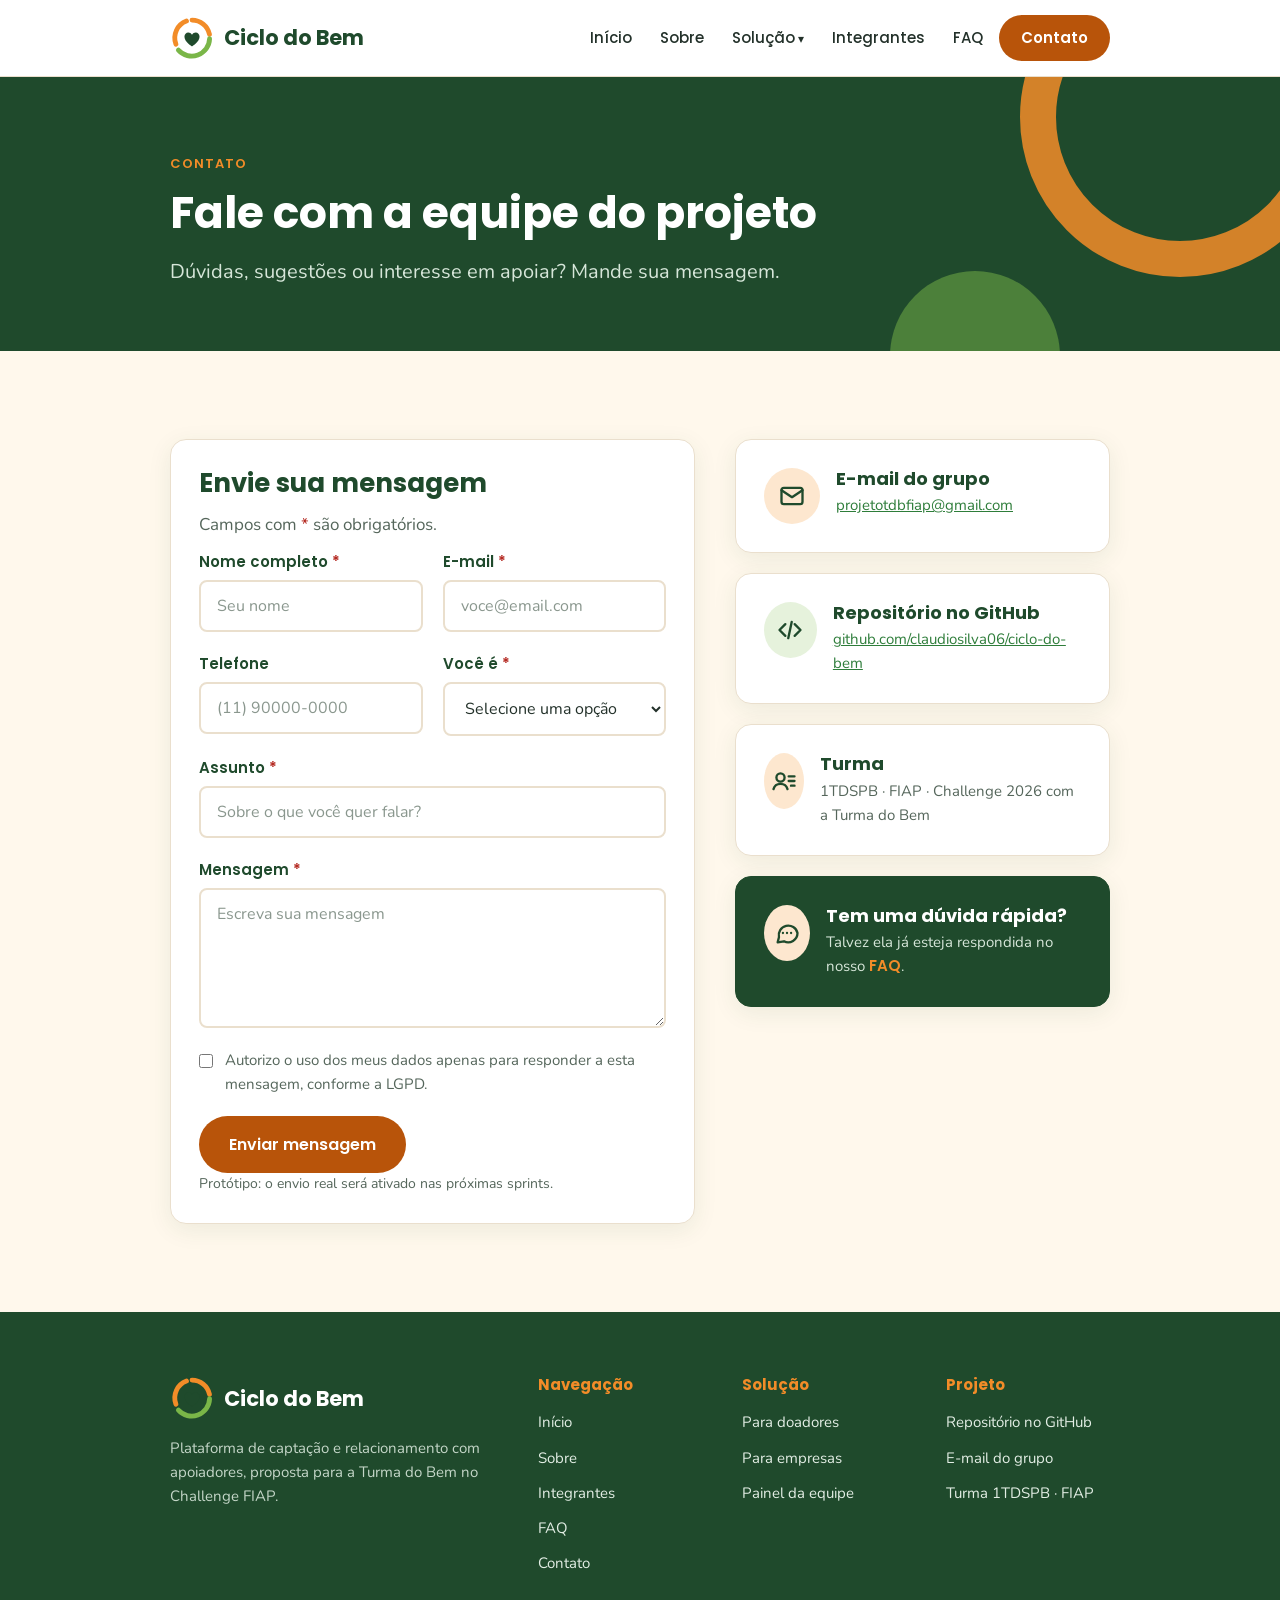
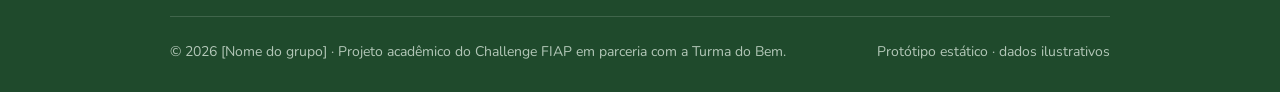
==== commit fbc06c76: "Adiciona e-mail de contato do grupo" ====
--- a/contato.html
+++ b/contato.html
@@ -128,7 +128,7 @@
                         <span class="icone-circulo icone-circulo-laranja"><img src="assets/icones/icone-email.svg" alt=""></span>
                         <div>
                             <h2 class="contato-item-titulo">E-mail do grupo</h2>
-                            <p><a href="mailto:[email-do-grupo]@exemplo.com">[email-do-grupo]@exemplo.com</a></p>
+                            <p><a href="mailto:projetotdbfiap@gmail.com">projetotdbfiap@gmail.com</a></p>
                         </div>
                     </article>
                     <article class="card contato-item">
@@ -193,7 +193,7 @@
                     <h2 class="rodape-titulo">Projeto</h2>
                     <ul class="rodape-lista">
                         <li><a href="https://github.com/claudiosilva06/ciclo-do-bem" class="rodape-link" target="_blank" rel="noopener noreferrer">Repositório no GitHub</a></li>
-                        <li><a href="mailto:[email-do-grupo]@exemplo.com" class="rodape-link">E-mail do grupo</a></li>
+                        <li><a href="mailto:projetotdbfiap@gmail.com" class="rodape-link">E-mail do grupo</a></li>
                         <li><span class="rodape-link">Turma 1TDSPB · FIAP</span></li>
                     </ul>
                 </div>
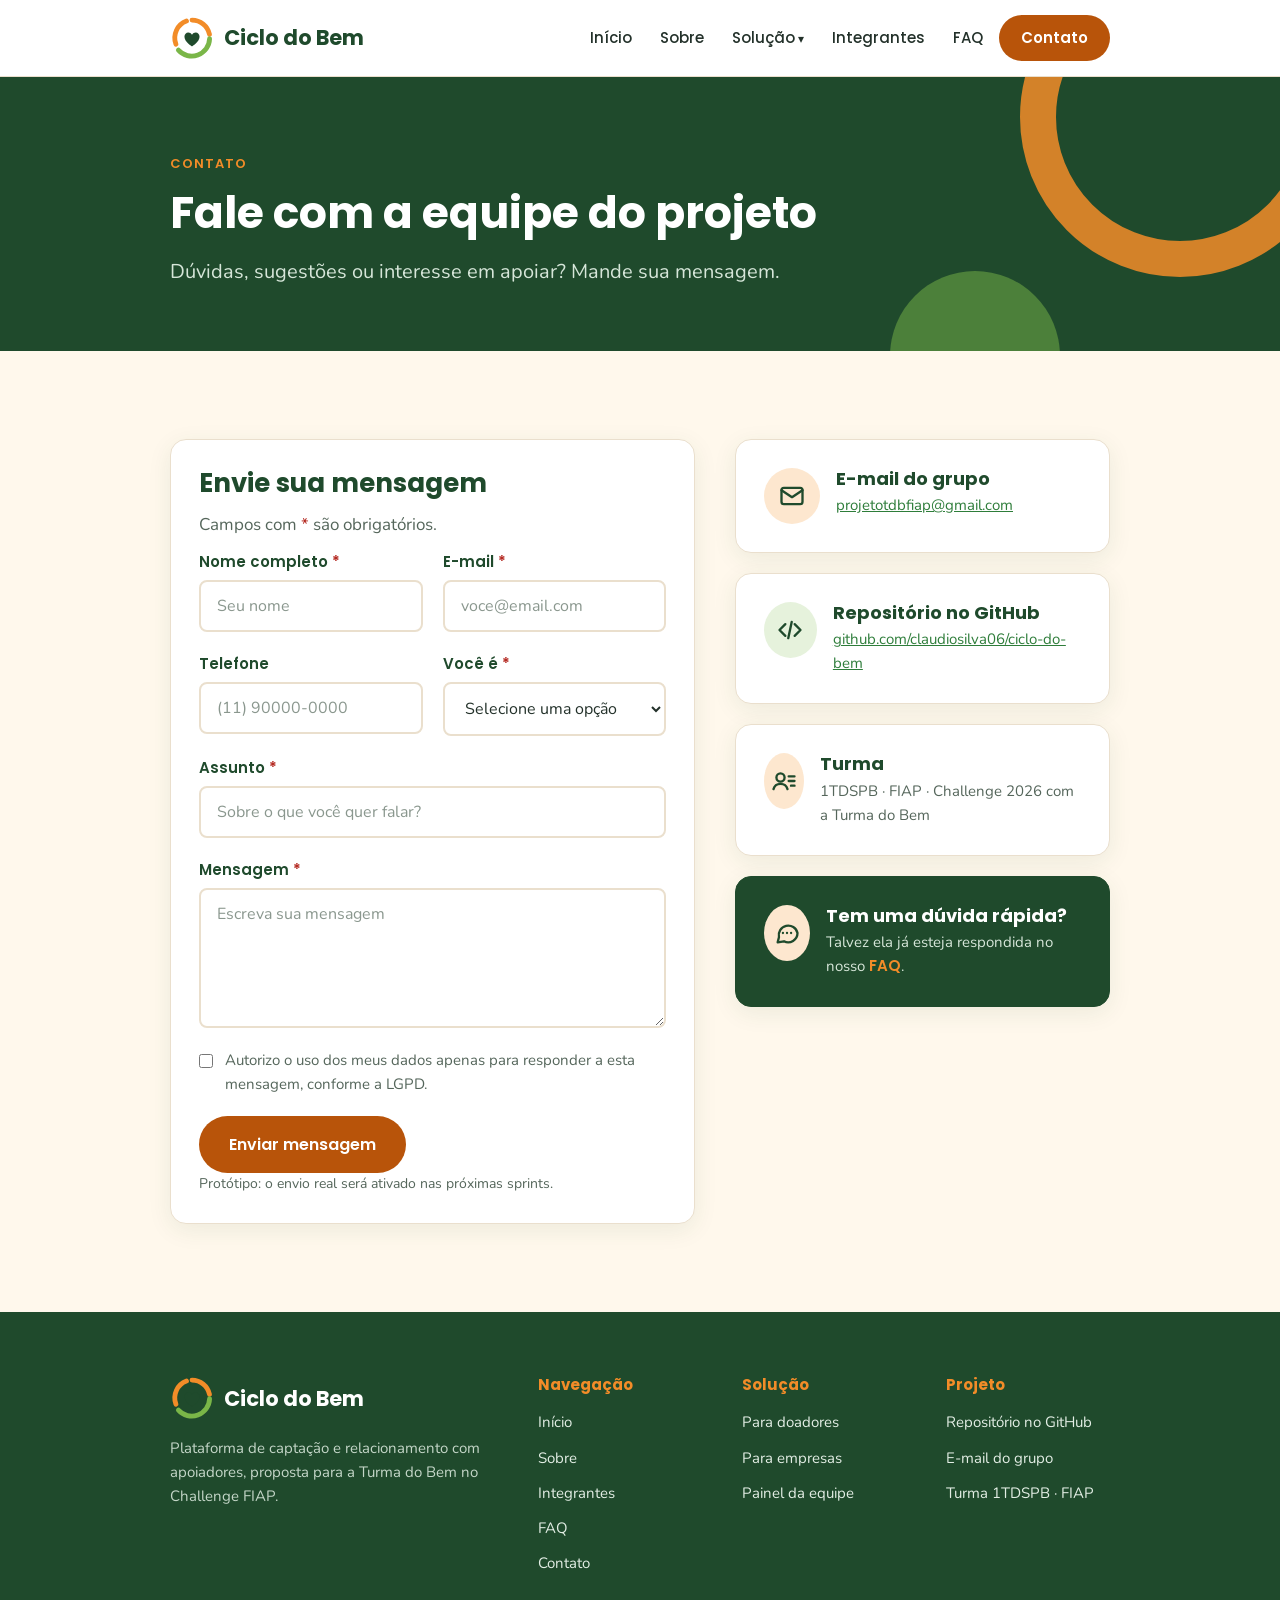
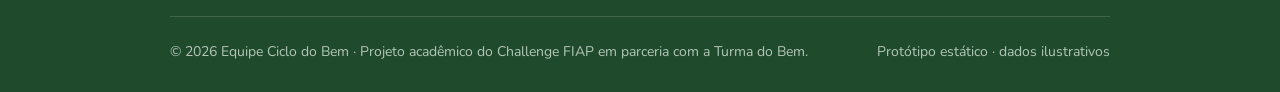
==== commit 11a9ad3b: "Adiciona nome do grupo no rodapé" ====
--- a/contato.html
+++ b/contato.html
@@ -200,7 +200,7 @@
             </div>
 
             <div class="rodape-base">
-                <p>© 2026 [Nome do grupo] · Projeto acadêmico do Challenge FIAP em parceria com a Turma do Bem.</p>
+                <p>© 2026 Equipe Ciclo do Bem · Projeto acadêmico do Challenge FIAP em parceria com a Turma do Bem.</p>
                 <p>Protótipo estático · dados ilustrativos</p>
             </div>
         </div>
